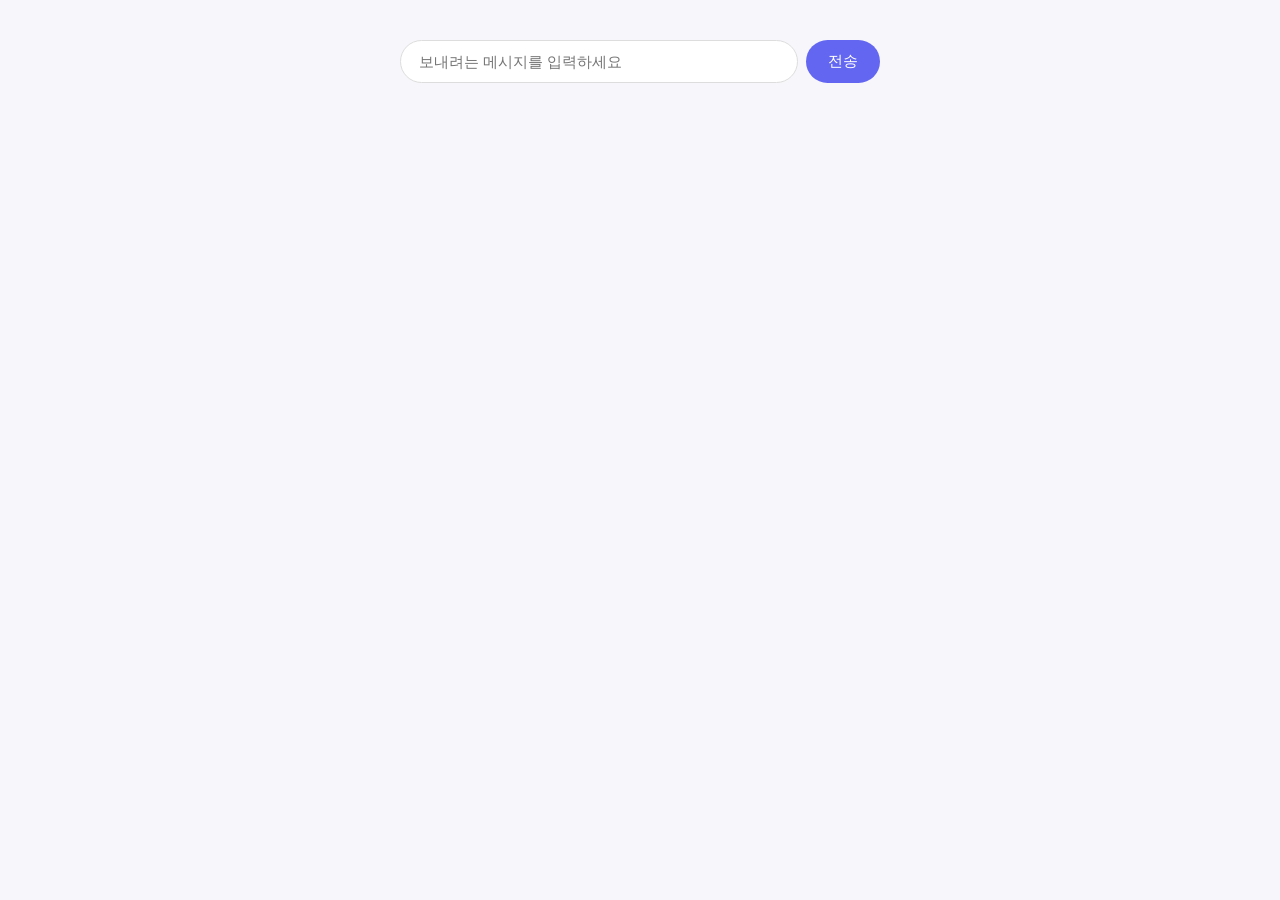
==== index.html @ 72479fe2 "Create index.html" ====
<!DOCTYPE html>
<html lang="ko">
<head>
<meta charset="UTF-8" />
<meta name="viewport" content="width=device-width, initial-scale=1.0" />
<title>Mallang 채팅</title>
<style>
  /* ===== UI/UX 담당자가 자유롭게 수정하는 영역 ===== */
  * { box-sizing: border-box; }

  body {
    font-family: -apple-system, "Pretendard", sans-serif;
    background: #f7f7fb;
    margin: 0;
    padding: 40px 16px;
  }

  .chat-container {
    max-width: 480px;
    margin: 0 auto;
    display: flex;
    flex-direction: column;
    gap: 16px;
  }

  .input-row {
    display: flex;
    gap: 8px;
    align-items: center;
  }

  #message-input {
    flex: 1;
    padding: 12px 18px;
    border: 1px solid #ddd;
    border-radius: 999px;
    outline: none;
    font-size: 15px;
  }

  #message-input:focus {
    border-color: #6366f1;
  }

  #send-button {
    padding: 12px 22px;
    border: none;
    border-radius: 999px;
    background: #6366f1;
    color: white;
    font-size: 15px;
    cursor: pointer;
    transition: background 0.15s ease;
  }

  #send-button:hover:not(:disabled) {
    background: #4f46e5;
  }

  #send-button:disabled {
    background: #c7c7d1;
    cursor: not-allowed;
  }

  #status-text {
    font-size: 13px;
    color: #888;
    min-height: 18px;
  }

  #status-text.error {
    color: #ef4444;
  }

  #reply-box {
    display: none;
    background: #eef2ff;
    border-radius: 14px;
    padding: 16px 18px;
  }

  #reply-box .reply-label {
    font-size: 12px;
    color: #888;
    margin: 0 0 6px 0;
  }

  #reply-box .reply-text {
    margin: 0;
    color: #222;
    line-height: 1.5;
    white-space: pre-wrap;
  }
  /* ===== 수정 영역 끝 ===== */
</style>
</head>
<body>

  <div class="chat-container">
    <div class="input-row">
      <input
        type="text"
        id="message-input"
        placeholder="보내려는 메시지를 입력하세요"
      />
      <button id="send-button">전송</button>
    </div>

    <p id="status-text"></p>

    <div id="reply-box">
      <p class="reply-label">Mallang의 피드백</p>
      <p class="reply-text" id="reply-text"></p>
    </div>
  </div>

  <script>
    // ===== 로직 영역: 프론트엔드 담당자가 관리 =====

    // 배포 시엔 실제 백엔드 주소로 교체 (예: https://mallang-backend.onrender.com)
    const API_URL = "http://localhost:8000";

    const messageInput = document.getElementById("message-input");
    const sendButton = document.getElementById("send-button");
    const statusText = document.getElementById("status-text");
    const replyBox = document.getElementById("reply-box");
    const replyText = document.getElementById("reply-text");

    async function sendMessage() {
      const message = messageInput.value.trim();
      if (!message) return;

      // 요청 시작: 버튼 비활성화, 상태 초기화
      setLoading(true);
      replyBox.style.display = "none";

      try {
        const res = await fetch(`${API_URL}/api/chat`, {
          method: "POST",
          headers: { "Content-Type": "application/json" },
          body: JSON.stringify({ message }),
        });

        if (!res.ok) {
          throw new Error(`서버 응답 오류 (${res.status})`);
        }

        const data = await res.json();
        showReply(data.reply); // 백엔드 응답 형식 { reply: "..." } 가정
      } catch (err) {
        showError("메시지를 보내는 중 문제가 발생했어요. 잠시 후 다시 시도해주세요.");
        console.error(err);
      } finally {
        setLoading(false);
      }
    }

    function setLoading(isLoading) {
      sendButton.disabled = isLoading;
      messageInput.disabled = isLoading;
      sendButton.textContent = isLoading ? "전송 중..." : "전송";
      statusText.textContent = isLoading ? "답변을 기다리는 중이에요..." : "";
      statusText.classList.remove("error");
    }

    function showReply(text) {
      replyText.textContent = text;
      replyBox.style.display = "block";
    }

    function showError(message) {
      statusText.textContent = message;
      statusText.classList.add("error");
    }

    // 버튼 클릭 시 전송
    sendButton.addEventListener("click", sendMessage);

    // Enter 키로도 전송 (Shift+Enter는 줄바꿈으로 남겨둠)
    messageInput.addEventListener("keydown", (e) => {
      if (e.key === "Enter" && !e.shiftKey) {
        e.preventDefault();
        sendMessage();
      }
    });
  </script>

</body>
</html>
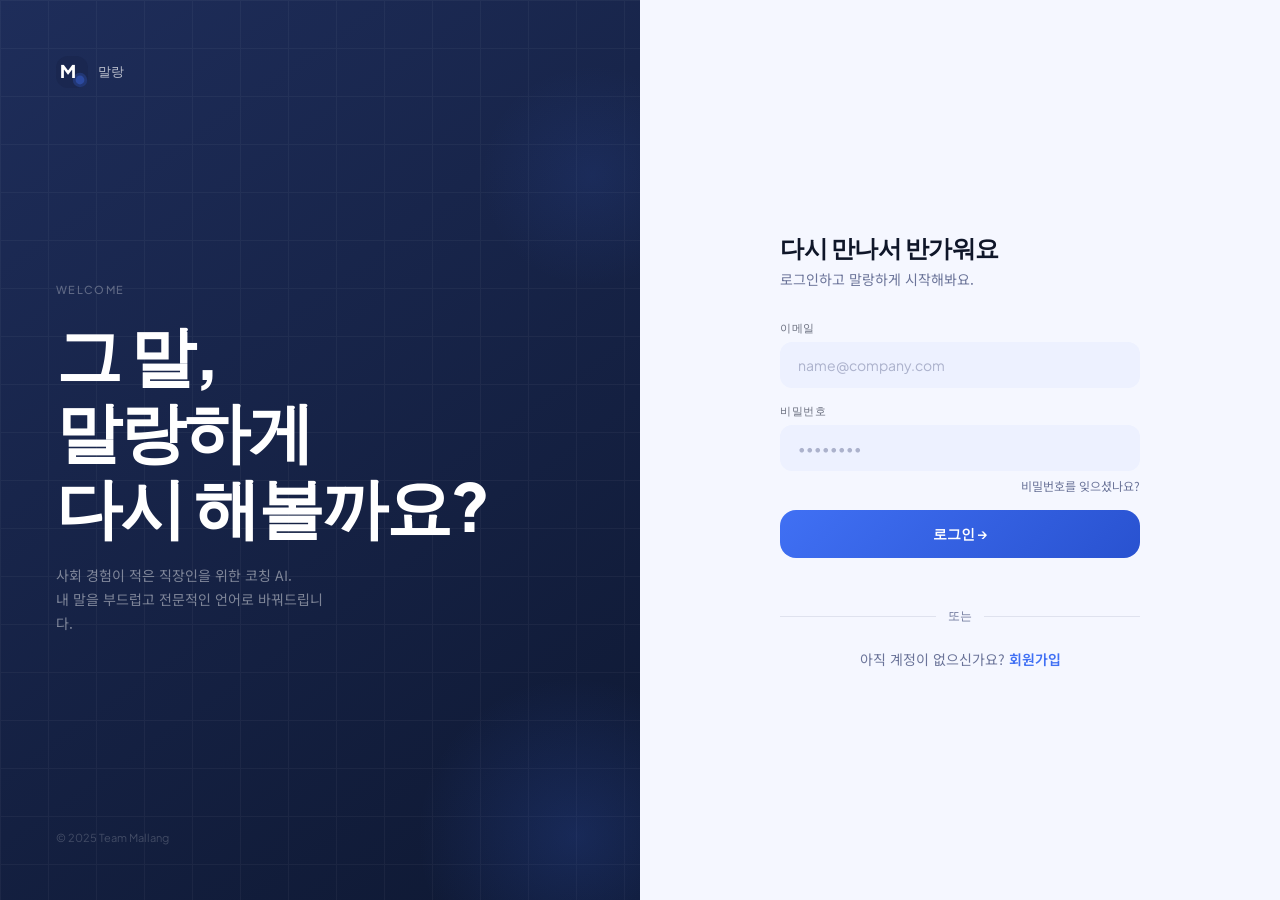
==== commit 9e1dcb3a: "j" ====
--- a/index.html
+++ b/index.html
@@ -1,189 +1,46 @@
 <!DOCTYPE html>
 <html lang="ko">
 <head>
-<meta charset="UTF-8" />
-<meta name="viewport" content="width=device-width, initial-scale=1.0" />
-<title>Mallang 채팅</title>
-<style>
-  /* ===== UI/UX 담당자가 자유롭게 수정하는 영역 ===== */
-  * { box-sizing: border-box; }
-
-  body {
-    font-family: -apple-system, "Pretendard", sans-serif;
-    background: #f7f7fb;
-    margin: 0;
-    padding: 40px 16px;
-  }
-
-  .chat-container {
-    max-width: 480px;
-    margin: 0 auto;
-    display: flex;
-    flex-direction: column;
-    gap: 16px;
-  }
-
-  .input-row {
-    display: flex;
-    gap: 8px;
-    align-items: center;
-  }
-
-  #message-input {
-    flex: 1;
-    padding: 12px 18px;
-    border: 1px solid #ddd;
-    border-radius: 999px;
-    outline: none;
-    font-size: 15px;
-  }
-
-  #message-input:focus {
-    border-color: #6366f1;
-  }
-
-  #send-button {
-    padding: 12px 22px;
-    border: none;
-    border-radius: 999px;
-    background: #6366f1;
-    color: white;
-    font-size: 15px;
-    cursor: pointer;
-    transition: background 0.15s ease;
-  }
-
-  #send-button:hover:not(:disabled) {
-    background: #4f46e5;
-  }
-
-  #send-button:disabled {
-    background: #c7c7d1;
-    cursor: not-allowed;
-  }
-
-  #status-text {
-    font-size: 13px;
-    color: #888;
-    min-height: 18px;
-  }
-
-  #status-text.error {
-    color: #ef4444;
-  }
-
-  #reply-box {
-    display: none;
-    background: #eef2ff;
-    border-radius: 14px;
-    padding: 16px 18px;
-  }
-
-  #reply-box .reply-label {
-    font-size: 12px;
-    color: #888;
-    margin: 0 0 6px 0;
-  }
-
-  #reply-box .reply-text {
-    margin: 0;
-    color: #222;
-    line-height: 1.5;
-    white-space: pre-wrap;
-  }
-  /* ===== 수정 영역 끝 ===== */
-</style>
+<meta charset="UTF-8">
+<meta name="viewport" content="width=device-width, initial-scale=1.0">
+<title>말랑 — 사회 언어 번역기 (로그인)</title>
+<link rel="stylesheet" href="style.css">
 </head>
 <body>
-
-  <div class="chat-container">
-    <div class="input-row">
-      <input
-        type="text"
-        id="message-input"
-        placeholder="보내려는 메시지를 입력하세요"
-      />
-      <button id="send-button">전송</button>
+<div id="mallang-root">
+<div id="page-login" class="page active auth-layout">
+  <div class="auth-left">
+    <div class="auth-grid"></div>
+    <div class="auth-blob" style="bottom:-96px;right:-96px;width:320px;height:320px;background:radial-gradient(circle,rgba(64,112,244,.18) 0%,transparent 70%)"></div>
+    <div class="auth-blob" style="top:64px;right:-64px;width:224px;height:224px;background:radial-gradient(circle,rgba(64,112,244,.10) 0%,transparent 70%)"></div>
+    <div class="brand-row"><svg width="32" height="32" viewBox="0 0 40 40" fill="none">
+  <rect width="40" height="40" rx="15" fill="#1A2750"/>
+  <circle cx="30" cy="30" r="9" fill="#4070F4" opacity=".22"/>
+  <circle cx="30" cy="30" r="5.5" fill="#4070F4" opacity=".35"/>
+  <text x="5" y="28" font-family="'Plus Jakarta Sans',sans-serif" font-weight="800" font-size="22" fill="white">M</text>
+</svg> <span class="brand-name-sm">말랑</span></div>
+    <div style="position:relative;z-index:1">
+      <p class="left-label">Welcome</p>
+      <h1 class="left-heading">그 말,<br>말랑하게<br>다시 해볼까요?</h1>
+      <p class="left-sub">사회 경험이 적은 직장인을 위한 코칭 AI.<br>내 말을 부드럽고 전문적인 언어로 바꿔드립니다.</p>
     </div>
-
-    <p id="status-text"></p>
-
-    <div id="reply-box">
-      <p class="reply-label">Mallang의 피드백</p>
-      <p class="reply-text" id="reply-text"></p>
+    <p class="left-footer" style="position:relative;z-index:1">© 2025 Team Mallang</p>
+  </div>
+  <div class="auth-right">
+    <div class="auth-form-wrap">
+      <h2 class="form-title">다시 만나서 반가워요</h2>
+      <p class="form-sub">로그인하고 말랑하게 시작해봐요.</p>
+      <div class="field"><label class="field-label">이메일</label><input type="email" id="login-email" class="field-input" placeholder="name@company.com"></div>
+      <div class="field"><label class="field-label">비밀번호</label><input type="password" id="login-password" class="field-input" placeholder="••••••••"></div>
+      <button class="forgot-btn">비밀번호를 잊으셨나요?</button>
+      <button class="btn-primary mallang-btn" id="login-btn">로그인 →</button>
+      <p id="login-status" class="form-status" style="min-height:18px;font-size:13px;color:#e05555;margin-top:8px"></p>
+      <div class="divider"><div class="divider-line"></div><span class="divider-text">또는</span><div class="divider-line"></div></div>
+      <p class="signup-row">아직 계정이 없으신가요? <button class="signup-row-btn mallang-btn" id="go-signup-btn">회원가입</button></p>
     </div>
   </div>
-
-  <script>
-    // ===== 로직 영역: 프론트엔드 담당자가 관리 =====
-
-    // 배포 시엔 실제 백엔드 주소로 교체 (예: https://mallang-backend.onrender.com)
-    const API_URL = "http://localhost:8000";
-
-    const messageInput = document.getElementById("message-input");
-    const sendButton = document.getElementById("send-button");
-    const statusText = document.getElementById("status-text");
-    const replyBox = document.getElementById("reply-box");
-    const replyText = document.getElementById("reply-text");
-
-    async function sendMessage() {
-      const message = messageInput.value.trim();
-      if (!message) return;
-
-      // 요청 시작: 버튼 비활성화, 상태 초기화
-      setLoading(true);
-      replyBox.style.display = "none";
-
-      try {
-        const res = await fetch(`${API_URL}/api/chat`, {
-          method: "POST",
-          headers: { "Content-Type": "application/json" },
-          body: JSON.stringify({ message }),
-        });
-
-        if (!res.ok) {
-          throw new Error(`서버 응답 오류 (${res.status})`);
-        }
-
-        const data = await res.json();
-        showReply(data.reply); // 백엔드 응답 형식 { reply: "..." } 가정
-      } catch (err) {
-        showError("메시지를 보내는 중 문제가 발생했어요. 잠시 후 다시 시도해주세요.");
-        console.error(err);
-      } finally {
-        setLoading(false);
-      }
-    }
-
-    function setLoading(isLoading) {
-      sendButton.disabled = isLoading;
-      messageInput.disabled = isLoading;
-      sendButton.textContent = isLoading ? "전송 중..." : "전송";
-      statusText.textContent = isLoading ? "답변을 기다리는 중이에요..." : "";
-      statusText.classList.remove("error");
-    }
-
-    function showReply(text) {
-      replyText.textContent = text;
-      replyBox.style.display = "block";
-    }
-
-    function showError(message) {
-      statusText.textContent = message;
-      statusText.classList.add("error");
-    }
-
-    // 버튼 클릭 시 전송
-    sendButton.addEventListener("click", sendMessage);
-
-    // Enter 키로도 전송 (Shift+Enter는 줄바꿈으로 남겨둠)
-    messageInput.addEventListener("keydown", (e) => {
-      if (e.key === "Enter" && !e.shiftKey) {
-        e.preventDefault();
-        sendMessage();
-      }
-    });
-  </script>
-
+</div>
+</div>
+<script src="app.js"></script>
 </body>
-</html>
+</html>
--- a/style.css
+++ b/style.css
@@ -0,0 +1,204 @@
+@import url('https://fonts.googleapis.com/css2?family=Noto+Sans+KR:wght@300;400;500;600;700&family=Plus+Jakarta+Sans:wght@400;500;600;700;800&display=swap');
+
+*, *::before, *::after { box-sizing: border-box; margin: 0; padding: 0; }
+html, body, #mallang-root { height: 100%; }
+body {
+  font-family: 'Noto Sans KR', 'Plus Jakarta Sans', sans-serif;
+  background: #F5F7FF; color: #0F1629;
+  -webkit-font-smoothing: antialiased;
+}
+
+.page { display: none; min-height: 100vh; }
+.page.active { display: flex; }
+#page-translator { flex-direction: column; }
+
+@keyframes mallang {
+  0%   { transform: scale(1); }
+  18%  { transform: scaleX(1.10) scaleY(0.88); }
+  38%  { transform: scaleX(0.92) scaleY(1.12); }
+  56%  { transform: scaleX(1.05) scaleY(0.96); }
+  74%  { transform: scaleX(0.98) scaleY(1.04); }
+  88%  { transform: scaleX(1.01) scaleY(0.99); }
+  100% { transform: scale(1); }
+}
+.mallang-bounce { animation: mallang .55s cubic-bezier(.36,.07,.19,.97) both; }
+
+@keyframes dot {
+  0%,60%,100% { transform: translateY(0); }
+  30%          { transform: translateY(-6px); }
+}
+
+::-webkit-scrollbar { width: 4px; }
+::-webkit-scrollbar-track { background: transparent; }
+::-webkit-scrollbar-thumb { background: rgba(30,45,90,.12); border-radius: 4px; }
+
+/* ── Auth layout ── */
+.auth-layout { display: flex; width: 100%; min-height: 100vh; }
+.auth-left {
+  display: none; width: 50%; flex-direction: column;
+  justify-content: space-between; padding: 56px;
+  position: relative; overflow: hidden;
+  background: linear-gradient(145deg, #1E2D5A 0%, #0E1832 100%);
+}
+@media (min-width: 1024px) { .auth-left { display: flex; } .auth-right { width: 50%; } }
+.auth-grid {
+  position: absolute; inset: 0; opacity: .04;
+  background-image: linear-gradient(rgba(255,255,255,1) 1px,transparent 1px),linear-gradient(90deg,rgba(255,255,255,1) 1px,transparent 1px);
+  background-size: 48px 48px;
+}
+.auth-blob { position: absolute; border-radius: 50%; pointer-events: none; }
+.auth-right {
+  flex: 1; display: flex; align-items: center; justify-content: center;
+  padding: 32px; background: #F5F7FF; overflow-y: auto;
+}
+.auth-form-wrap { width: 100%; max-width: 360px; padding: 24px 0; }
+
+.left-label { font-size: 11px; font-weight: 500; color: rgba(255,255,255,.3); text-transform: uppercase; letter-spacing: .12em; font-family: 'Plus Jakarta Sans',sans-serif; margin-bottom: 20px; }
+.left-heading { font-size: clamp(38px,5.5vw,66px); font-weight: 800; font-family: 'Plus Jakarta Sans',sans-serif; color: #fff; line-height: 1.15; letter-spacing: -.03em; margin-bottom: 20px; }
+.left-sub { font-size: 14px; color: rgba(255,255,255,.45); font-family: 'Noto Sans KR',sans-serif; line-height: 1.7; max-width: 280px; }
+.left-footer { font-size: 11px; color: rgba(255,255,255,.2); font-family: 'Plus Jakarta Sans',sans-serif; }
+.brand-row { display: flex; align-items: center; gap: 10px; position: relative; z-index: 1; }
+.brand-name-sm { font-size: 13px; font-weight: 500; color: rgba(255,255,255,.7); font-family: 'Plus Jakarta Sans',sans-serif; }
+
+.form-title { font-size: 24px; font-weight: 700; color: #0F1629; font-family: 'Plus Jakarta Sans',sans-serif; letter-spacing: -.02em; margin-bottom: 4px; }
+.form-sub { font-size: 14px; color: #6B7499; font-family: 'Noto Sans KR',sans-serif; margin-bottom: 32px; }
+
+.field { margin-top: 16px; }
+.field:first-child { margin-top: 0; }
+.field-label { display: block; font-size: 11px; font-weight: 500; color: rgba(15,22,41,.6); text-transform: uppercase; letter-spacing: .06em; margin-bottom: 6px; font-family: 'Plus Jakarta Sans',sans-serif; }
+.field-input { width: 100%; padding: 12px 16px; border-radius: 12px; border: 2px solid transparent; background: #EDF1FF; font-size: 14px; color: #0F1629; font-family: 'Plus Jakarta Sans',sans-serif; outline: none; transition: background .15s,border-color .15s; }
+.field-input:focus { background: #fff; border-color: #4070F4; }
+.field-input::placeholder { color: rgba(107,116,153,.5); }
+
+.btn-primary { width: 100%; padding: 14px; border-radius: 16px; border: none; background: linear-gradient(135deg,#4070F4,#2952D0); color: #fff; font-size: 14px; font-weight: 600; font-family: 'Plus Jakarta Sans',sans-serif; cursor: pointer; display: flex; align-items: center; justify-content: center; gap: 8px; transition: opacity .15s; margin-top: 16px; }
+.btn-primary:hover:not(:disabled) { opacity: .9; }
+.btn-primary:disabled { opacity: .35; cursor: not-allowed; }
+
+.forgot-btn { display: block; width: 100%; text-align: right; font-size: 12px; color: #6B7499; background: none; border: none; cursor: pointer; font-family: 'Noto Sans KR',sans-serif; margin-top: 6px; transition: color .15s; }
+.forgot-btn:hover { color: #4070F4; }
+
+.divider { display: flex; align-items: center; gap: 12px; margin: 24px 0; }
+.divider-line { flex: 1; height: 1px; background: rgba(30,45,90,.1); }
+.divider-text { font-size: 12px; color: #6B7499; font-family: 'Plus Jakarta Sans',sans-serif; }
+
+.signup-row { text-align: center; font-size: 14px; color: #6B7499; font-family: 'Noto Sans KR',sans-serif; }
+.signup-row-btn { font-weight: 600; color: #4070F4; background: none; border: none; cursor: pointer; font-family: 'Noto Sans KR',sans-serif; font-size: 14px; transition: opacity .15s; }
+.signup-row-btn:hover { opacity: .8; }
+
+.back-btn { display: inline-flex; align-items: center; gap: 6px; font-size: 13px; color: rgba(255,255,255,.4); font-family: 'Plus Jakarta Sans',sans-serif; background: none; border: none; cursor: pointer; transition: color .15s; padding: 0; }
+.back-btn:hover { color: rgba(255,255,255,.7); }
+
+.section-marker { display: flex; align-items: center; gap: 8px; margin: 20px 0 12px; }
+.section-bar { width: 4px; height: 14px; border-radius: 999px; background: #4070F4; }
+.section-text { font-size: 11px; font-weight: 600; text-transform: uppercase; letter-spacing: .06em; color: #4070F4; font-family: 'Plus Jakarta Sans',sans-serif; }
+
+/* Custom select */
+.csel { position: relative; margin-top: 12px; }
+.csel:first-child { margin-top: 0; }
+.csel-label { display: block; font-size: 11px; font-weight: 500; color: rgba(15,22,41,.6); text-transform: uppercase; letter-spacing: .06em; margin-bottom: 6px; font-family: 'Plus Jakarta Sans',sans-serif; }
+.csel-btn { width: 100%; display: flex; align-items: center; justify-content: space-between; padding: 10px 16px; border-radius: 12px; border: 2px solid transparent; background: #EDF1FF; font-size: 14px; color: #6B7499; font-family: 'Noto Sans KR',sans-serif; cursor: pointer; transition: background .15s,border-color .15s; }
+.csel-btn.open { background: #fff; border-color: #4070F4; }
+.csel-btn.has-value { color: #0F1629; }
+.csel-chevron { transition: transform .2s; font-size: 11px; color: #6B7499; }
+.csel-btn.open .csel-chevron { transform: rotate(180deg); }
+.csel-menu { display: none; position: absolute; top: calc(100% + 6px); left: 0; right: 0; background: #fff; border: 1px solid rgba(30,45,90,.12); border-radius: 12px; box-shadow: 0 8px 24px rgba(30,45,90,.12); z-index: 100; max-height: 200px; overflow-y: auto; padding: 4px 0; }
+.csel-menu.open { display: block; }
+.csel-option { width: 100%; text-align: left; padding: 8px 16px; border: none; background: none; font-size: 13px; font-family: 'Noto Sans KR',sans-serif; color: #0F1629; cursor: pointer; transition: background .1s; }
+.csel-option:hover { background: #EDF1FF; }
+.csel-option.selected { color: #4070F4; font-weight: 600; }
+
+/* Checkbox + Terms */
+.check-wrap { display: flex; align-items: flex-start; gap: 10px; cursor: pointer; margin-top: 20px; }
+.check-box { width: 16px; height: 16px; border-radius: 4px; flex-shrink: 0; border: 1.5px solid rgba(30,45,90,.25); margin-top: 2px; display: flex; align-items: center; justify-content: center; transition: background .15s,border-color .15s; }
+.check-box.on { background: #4070F4; border-color: #4070F4; }
+.check-label { font-size: 12px; color: #6B7499; font-family: 'Noto Sans KR',sans-serif; line-height: 1.6; }
+.check-label a { text-decoration: underline; text-underline-offset: 2px; cursor: pointer; color: inherit; }
+.check-label a:hover { color: #0F1629; }
+.terms-box { background: #EDF1FF; border-radius: 12px; padding: 16px; font-size: 12px; line-height: 1.8; color: #6B7499; font-family: 'Noto Sans KR',sans-serif; display: none; margin-top: 8px; }
+.terms-box.open { display: block; }
+.terms-title { font-size: 13px; font-weight: 600; color: #0F1629; margin-bottom: 8px; }
+
+/* Translator */
+.t-header { position: sticky; top: 0; z-index: 40; height: 64px; padding: 0 20px; display: flex; align-items: center; justify-content: space-between; background: rgba(245,247,255,.92); backdrop-filter: blur(14px); border-bottom: 1px solid rgba(30,45,90,.08); }
+.t-logo-row { display: flex; align-items: center; gap: 10px; }
+.t-brand { font-weight: 700; font-family: 'Plus Jakarta Sans',sans-serif; color: #0F1629; letter-spacing: -.01em; }
+.t-right { display: flex; align-items: center; gap: 8px; }
+
+.nsel-wrap { position: relative; }
+.nsel { appearance: none; font-size: 12px; padding: 6px 22px 6px 12px; border-radius: 8px; border: none; background: #EDF1FF; color: #6B7499; font-family: 'Noto Sans KR',sans-serif; cursor: pointer; outline: none; }
+.nsel.hv { color: #0F1629; }
+.nsel-arr { position: absolute; right: 6px; top: 50%; transform: translateY(-50%); pointer-events: none; color: #6B7499; font-size: 10px; }
+
+.new-chat-btn { display: flex; align-items: center; gap: 5px; font-size: 12px; font-weight: 500; color: #6B7499; font-family: 'Plus Jakarta Sans',sans-serif; background: none; border: none; cursor: pointer; padding: 6px 12px; border-radius: 8px; transition: background .15s; }
+.new-chat-btn:hover { background: #EDF1FF; }
+
+.prof-btn { display: flex; align-items: center; gap: 8px; padding: 6px 12px; border-radius: 999px; border: none; cursor: pointer; transition: background .15s; font-family: 'Plus Jakarta Sans',sans-serif; }
+.prof-btn.closed { background: #EDF1FF; }
+.prof-btn.open   { background: #1E2D5A; }
+.prof-av { width: 20px; height: 20px; border-radius: 50%; display: flex; align-items: center; justify-content: center; font-size: 11px; }
+.prof-btn.closed .prof-av { background: #4070F4; color: #fff; }
+.prof-btn.open   .prof-av { background: rgba(255,255,255,.15); color: #fff; }
+.prof-name { font-size: 12px; font-weight: 500; }
+.prof-btn.closed .prof-name { color: #4070F4; }
+.prof-btn.open   .prof-name { color: #fff; }
+.prof-arr { font-size: 11px; transition: transform .2s; }
+.prof-btn.closed .prof-arr { color: #6B7499; }
+.prof-btn.open   .prof-arr { color: rgba(255,255,255,.4); transform: rotate(180deg); }
+
+.prof-wrap { position: relative; }
+.prof-dropdown { display: none; position: absolute; right: 0; top: calc(100% + 8px); width: 280px; background: #1A2750; border: 1px solid rgba(255,255,255,.07); border-radius: 16px; overflow: hidden; box-shadow: 0 20px 60px rgba(0,0,0,.35); z-index: 50; }
+.prof-dropdown.open { display: block; }
+.pd-head { padding: 20px; display: flex; align-items: center; gap: 14px; background: linear-gradient(155deg,#243570 0%,#1A2750 100%); }
+.pd-av { width: 44px; height: 44px; border-radius: 50%; flex-shrink: 0; background: rgba(64,112,244,.2); border: 1.5px solid rgba(64,112,244,.3); display: flex; align-items: center; justify-content: center; font-size: 20px; }
+.pd-name { color: #fff; font-size: 14px; font-weight: 600; font-family: 'Noto Sans KR',sans-serif; }
+.pd-email { color: rgba(255,255,255,.4); font-size: 11px; font-family: 'Plus Jakarta Sans',sans-serif; margin-top: 2px; }
+.pd-hr { height: 1px; background: rgba(255,255,255,.07); }
+.pd-hr-mx { height: 1px; background: rgba(255,255,255,.07); margin: 0 16px; }
+.pd-sect { padding: 8px 0 4px 16px; font-size: 10px; font-weight: 600; text-transform: uppercase; letter-spacing: .08em; color: rgba(255,255,255,.25); font-family: 'Plus Jakarta Sans',sans-serif; }
+.pd-item { width: 100%; display: flex; align-items: center; gap: 12px; padding: 10px 16px; border: none; background: none; color: rgba(255,255,255,.7); font-size: 13px; font-family: 'Noto Sans KR',sans-serif; cursor: pointer; text-align: left; transition: background .1s; }
+.pd-item:hover { background: rgba(255,255,255,.05); }
+.pd-item.danger { color: rgba(255,100,100,.8); }
+.pd-icon { color: rgba(255,255,255,.35); }
+.pd-item.danger .pd-icon { color: rgba(255,100,100,.5); }
+.pd-conv-list { max-height: 176px; overflow-y: auto; padding-bottom: 4px; }
+.pd-conv-btn { width: 100%; display: flex; align-items: center; gap: 10px; padding: 8px 16px; border: none; background: none; color: rgba(255,255,255,.55); font-size: 12px; font-family: 'Noto Sans KR',sans-serif; cursor: pointer; text-align: left; transition: background .1s,color .1s; white-space: nowrap; overflow: hidden; }
+.pd-conv-btn:hover { background: rgba(255,255,255,.05); color: rgba(255,255,255,.8); }
+.pd-conv-icon { color: rgba(64,112,244,.6); flex-shrink: 0; }
+.pd-conv-title { overflow: hidden; text-overflow: ellipsis; }
+.pd-empty { padding: 4px 16px 12px; font-size: 12px; color: rgba(255,255,255,.25); font-family: 'Noto Sans KR',sans-serif; }
+
+.mob-filters { display: flex; gap: 8px; padding: 10px 16px; background: #fff; border-bottom: 1px solid rgba(30,45,90,.06); }
+@media (min-width: 768px) { .mob-filters { display: none; } }
+@media (max-width: 767px) { .desk-filters { display: none !important; } }
+
+.chat-area { flex: 1; overflow-y: auto; padding: 24px 16px; }
+.chat-inner { max-width: 640px; margin: 0 auto; display: flex; flex-direction: column; gap: 16px; }
+
+.msg-row { display: flex; align-items: flex-end; gap: 10px; }
+.msg-row.user { flex-direction: row-reverse; }
+.msg-av { width: 28px; height: 28px; border-radius: 50%; flex-shrink: 0; display: flex; align-items: center; justify-content: center; font-size: 13px; color: #fff; margin-bottom: 2px; }
+.msg-av.bot { background: linear-gradient(135deg,#4070F4,#2952D0); }
+.msg-av.user { background: #1E2D5A; }
+.msg-body { max-width: 78%; }
+.msg-sender { font-size: 11px; color: #6B7499; margin-bottom: 4px; margin-left: 4px; font-family: 'Plus Jakarta Sans',sans-serif; }
+.msg-bubble { padding: 12px 16px; font-size: 14px; line-height: 1.6; font-family: 'Noto Sans KR',sans-serif; white-space: pre-wrap; }
+.msg-bubble.bot { background: #fff; color: #0F1629; border-radius: 18px 18px 18px 4px; border: 1px solid rgba(30,45,90,.08); box-shadow: 0 1px 4px rgba(30,45,90,.06); }
+.msg-bubble.user { background: linear-gradient(135deg,#4070F4,#2952D0); color: #fff; border-radius: 18px 18px 4px 18px; box-shadow: 0 2px 8px rgba(64,112,244,.25); }
+.dot-row { display: flex; align-items: center; gap: 6px; padding: 2px 0; }
+.dot { width: 6px; height: 6px; border-radius: 50%; background: #4070F4; }
+.dot:nth-child(1) { animation: dot 1.2s ease-in-out 0s   infinite; }
+.dot:nth-child(2) { animation: dot 1.2s ease-in-out .2s  infinite; }
+.dot:nth-child(3) { animation: dot 1.2s ease-in-out .4s  infinite; }
+
+.input-area { position: sticky; bottom: 0; padding: 12px 16px 20px; background: linear-gradient(to top,#F5F7FF 75%,transparent); }
+.input-inner { max-width: 640px; margin: 0 auto; }
+.chip-row { display: flex; flex-wrap: wrap; gap: 8px; margin-bottom: 12px; }
+.chip { padding: 6px 14px; border-radius: 999px; border: 1.5px solid rgba(30,45,90,.1); background: #fff; color: #6B7499; font-size: 12px; font-family: 'Noto Sans KR',sans-serif; cursor: pointer; transition: box-shadow .15s; }
+.chip:hover { box-shadow: 0 2px 8px rgba(30,45,90,.08); }
+.input-box { display: flex; align-items: flex-end; gap: 10px; padding: 12px; border-radius: 20px; background: #fff; border: 1.5px solid rgba(30,45,90,.1); box-shadow: 0 4px 20px rgba(30,45,90,.08); }
+.chat-ta { flex: 1; border: none; background: transparent; resize: none; font-size: 14px; font-family: 'Noto Sans KR',sans-serif; color: #0F1629; outline: none; line-height: 1.5; max-height: 120px; overflow-y: auto; min-height: 24px; }
+.chat-ta::placeholder { color: rgba(107,116,153,.45); }
+.send-btn { width: 32px; height: 32px; border-radius: 10px; border: none; background: linear-gradient(135deg,#4070F4,#2952D0); color: #fff; cursor: pointer; display: flex; align-items: center; justify-content: center; flex-shrink: 0; font-size: 14px; transition: opacity .15s; }
+.send-btn:disabled { opacity: .25; cursor: not-allowed; }
+.send-btn:hover:not(:disabled) { opacity: .9; }
+.input-note { text-align: center; font-size: 11px; color: rgba(107,116,153,.5); margin-top: 8px; font-family: 'Noto Sans KR',sans-serif; }
